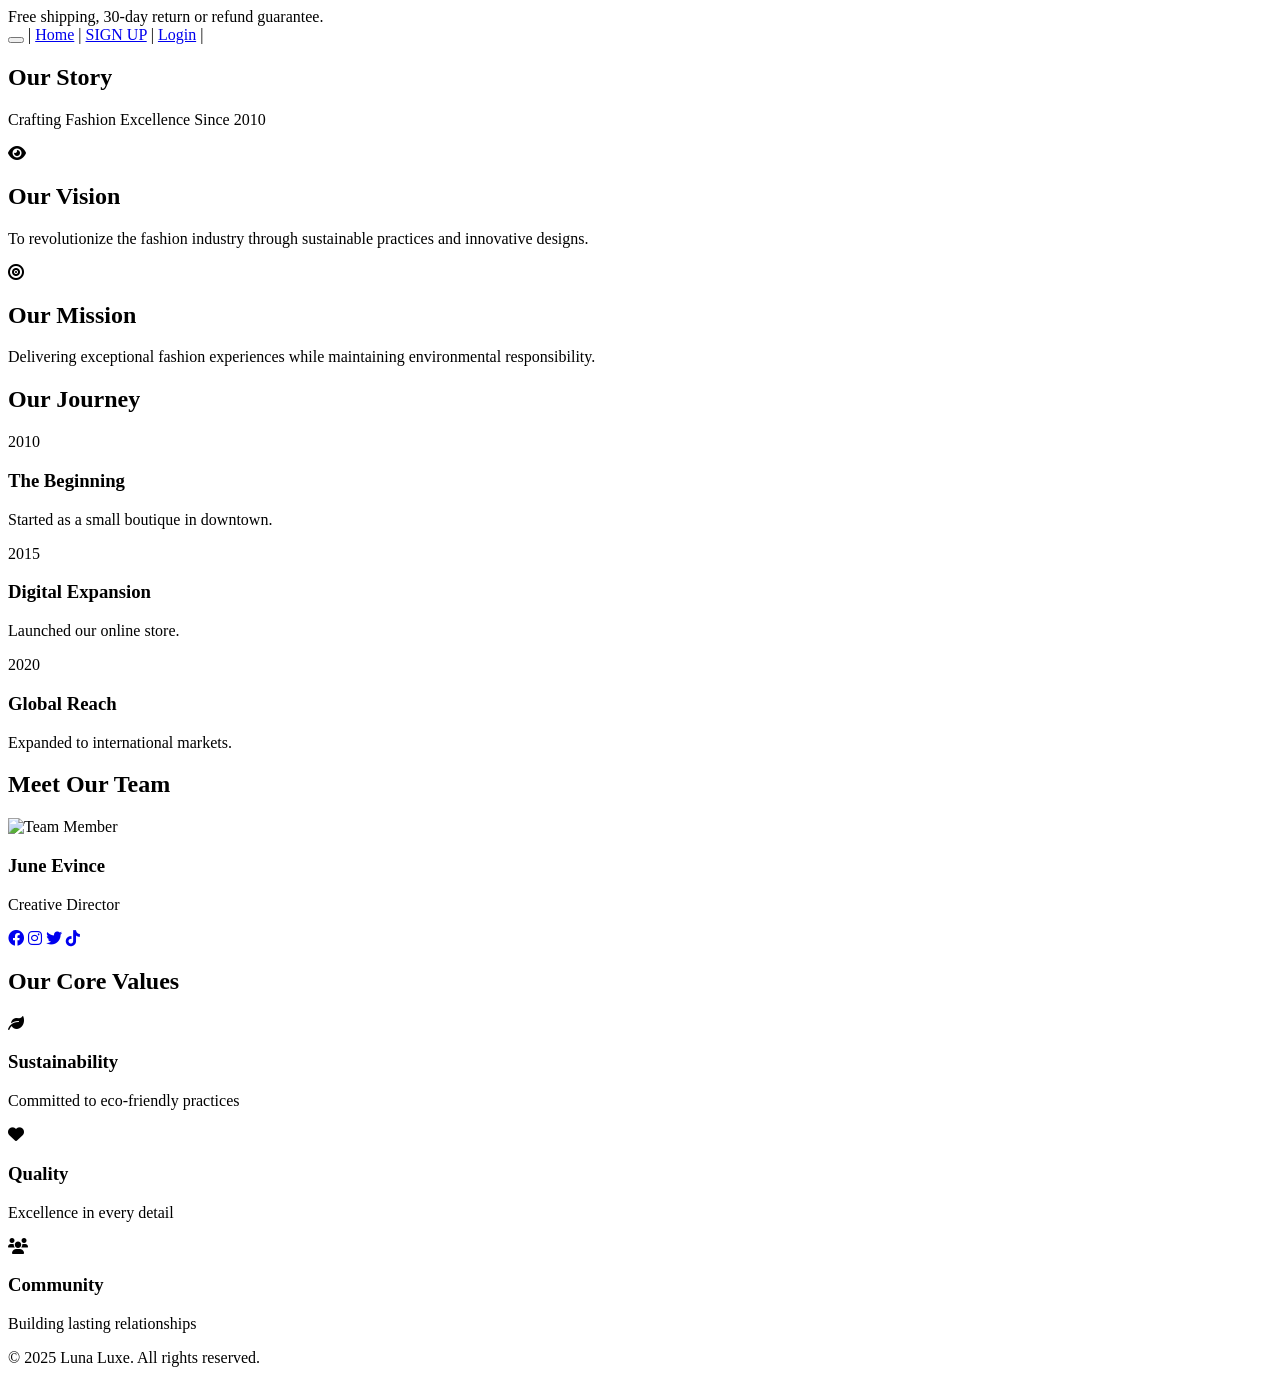
==== about.html @ 9a179a5d "Add files via upload" ====
<!DOCTYPE html>
<html lang="en">
<head>
    <meta charset="UTF-8">
    <meta name="viewport" content="width=device-width, initial-scale=1.0">
    <title>About Us - Modern Fashion Store</title>
    <link rel="stylesheet" href="css/style.css">
    <link rel="stylesheet" href="css/about.css">
    <link rel="stylesheet" href="https://cdnjs.cloudflare.com/ajax/libs/font-awesome/6.0.0/css/all.min.css">
</head>
<body>
    <div class="top-bar">
        <div>Free shipping, 30-day return or refund guarantee.</div>
        <div class="top-bar-links">
            <button class="color-scheme-toggle" aria-label="Toggle color scheme"></button> |
            <a href="index.html">Home</a> |
            <a href="signup.html">SIGN UP</a> |
    
            <a href="login.html">Login</a> |
        </div>
    </div>

    <!-- About Hero Section -->
    <section class="about-hero">
        <div class="about-hero-content">
            <h1>Our Story</h1>
            <p class="subtitle">Crafting Fashion Excellence Since 2010</p>
        </div>
    </section>

    <!-- Vision & Mission -->
    <section class="vision-mission">
        <div class="container">
            <div class="vision-box">
                <i class="fas fa-eye"></i>
                <h2>Our Vision</h2>
                <p>To revolutionize the fashion industry through sustainable practices and innovative designs.</p>
            </div>
            <div class="mission-box">
                <i class="fas fa-bullseye"></i>
                <h2>Our Mission</h2>
                <p>Delivering exceptional fashion experiences while maintaining environmental responsibility.</p>
            </div>
        </div>
    </section>

    <!-- Timeline -->
    <section class="timeline">
        <h2>Our Journey</h2>
        <div class="timeline-container">
            <div class="timeline-item">
                <div class="year">2010</div>
                <div class="content">
                    <h3>The Beginning</h3>
                    <p>Started as a small boutique in downtown.</p>
                </div>
            </div>
            <div class="timeline-item">
                <div class="year">2015</div>
                <div class="content">
                    <h3>Digital Expansion</h3>
                    <p>Launched our online store.</p>
                </div>
            </div>
            <div class="timeline-item">
                <div class="year">2020</div>
                <div class="content">
                    <h3>Global Reach</h3>
                    <p>Expanded to international markets.</p>
                </div>
            </div>
        </div>
    </section>

    <!-- Team Section -->
    <section class="team">
        <h2>Meet Our Team</h2>
        <div class="team-grid">
            <div class="team-member">
                <div class="member-image">
                    <img src="images/Director.jpg" alt="Team Member">
                    <img src="images/CEO.jpg" alt="">
                    <img src="images/Senior Manager.jpg" alt="">
                </div>
                <h3> June Evince</h3>
                <p>Creative Director</p>
                <div class="social-links">
                    <a href="https://www.facebook.com/share/1B5vFLJBBx/?mibextid=qi2Omg" target="_blank"><i class="fab fa-facebook"></i></a>
                    <a href="https://www.instagram.com/luna_luxe254?igsh=aG56MHBwZHMxY3I5" target="_blank"><i class="fab fa-instagram"></i></a>
                    <a href="https://twitter.com/lunaluxe" target="_blank"><i class="fab fa-twitter"></i></a>
                    <a href="https://www.tiktok.com/@luna_luxe254" target="_blank"><i class="fab fa-tiktok"></i></a>
                </div>
            </div>
            <!-- Add more team members similarly -->
        </div>
    </section>

    <!-- Values Section -->
    <section class="values">
        <h2>Our Core Values</h2>
        <div class="values-grid">
            <div class="value-card">
                <i class="fas fa-leaf"></i>
                <h3>Sustainability</h3>
                <p>Committed to eco-friendly practices</p>
            </div>
            <div class="value-card">
                <i class="fas fa-heart"></i>
                <h3>Quality</h3>
                <p>Excellence in every detail</p>
            </div>
            <div class="value-card">
                <i class="fas fa-users"></i>
                <h3>Community</h3>
                <p>Building lasting relationships</p>
            </div>
        </div>
    </section>

    <!-- Footer (reuse from main page) -->
    <footer class="footer">
        <!-- Copy footer content from index.html -->
        <div class="footer-bottom">
            <p>&copy; 2025 Luna Luxe. All rights reserved.</p>
        </div>
    </footer>

    <script src="js/about.js"></script>
</body>
</html>
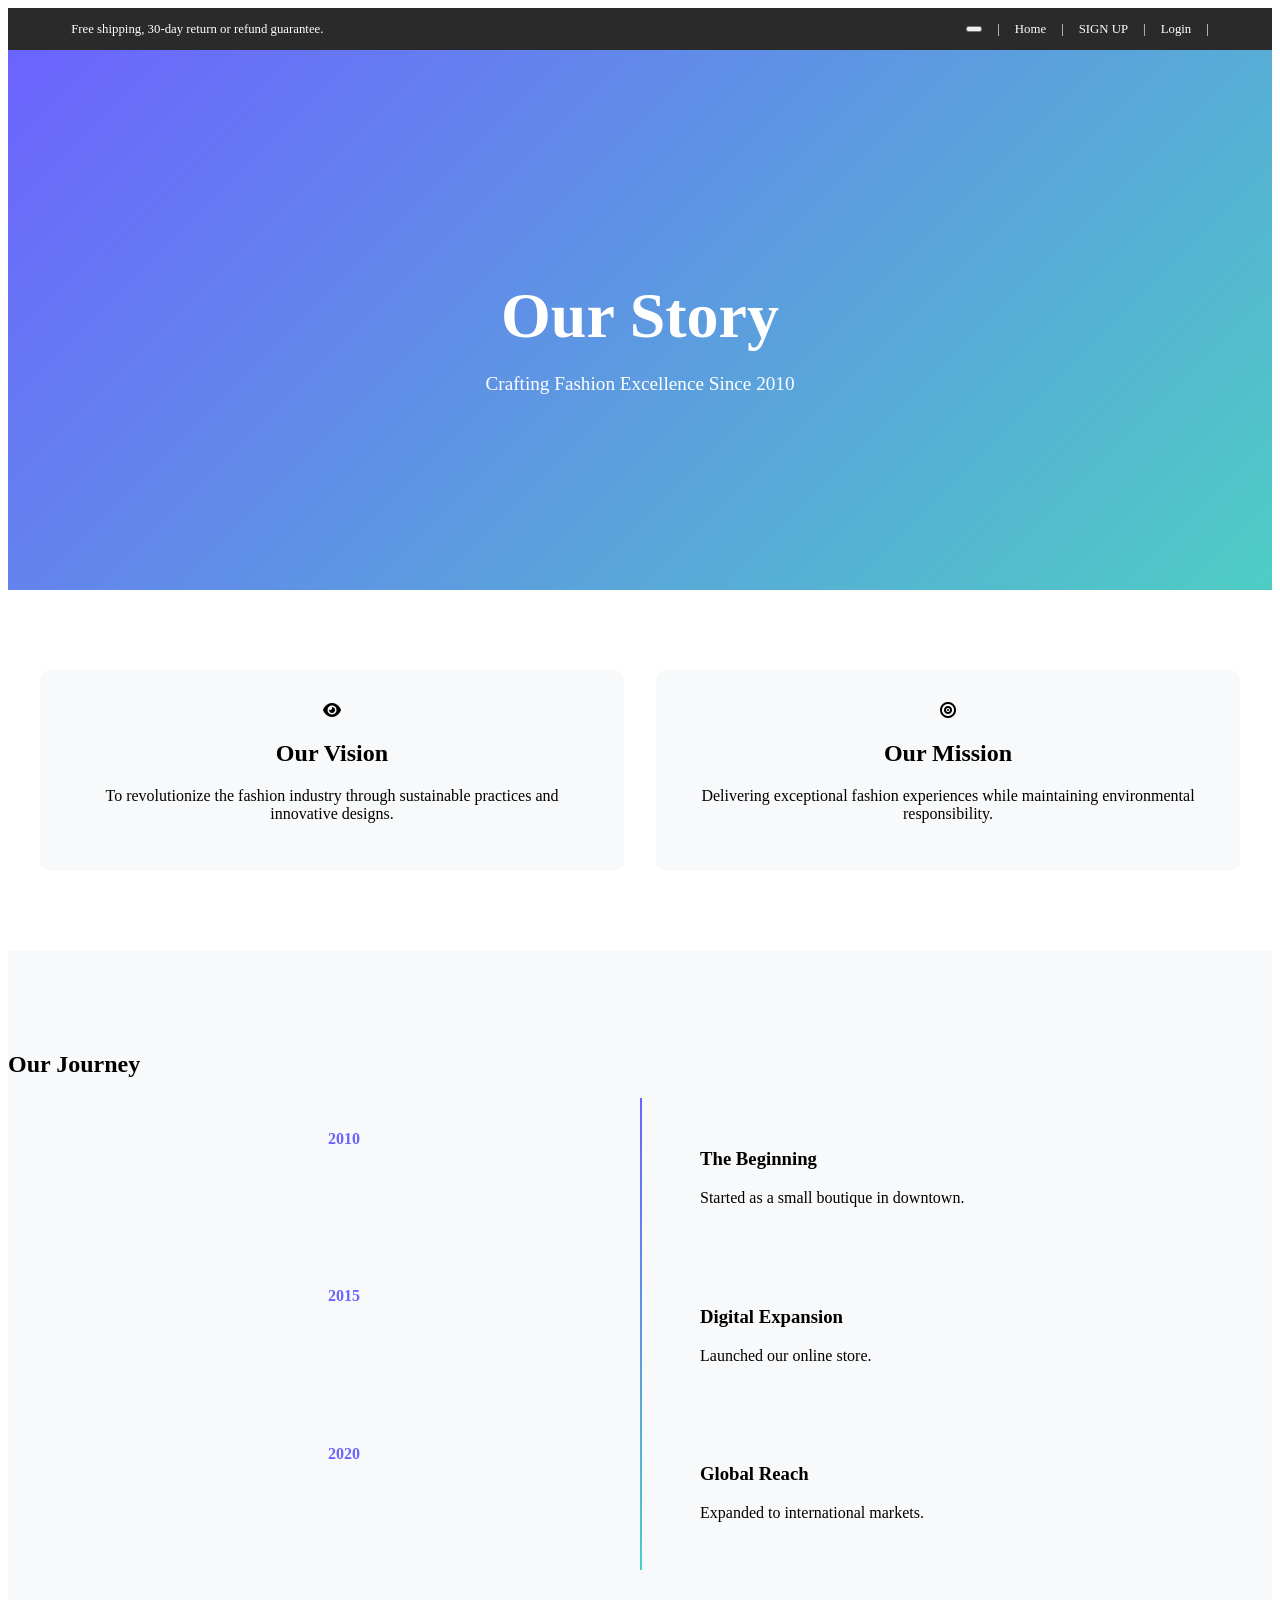
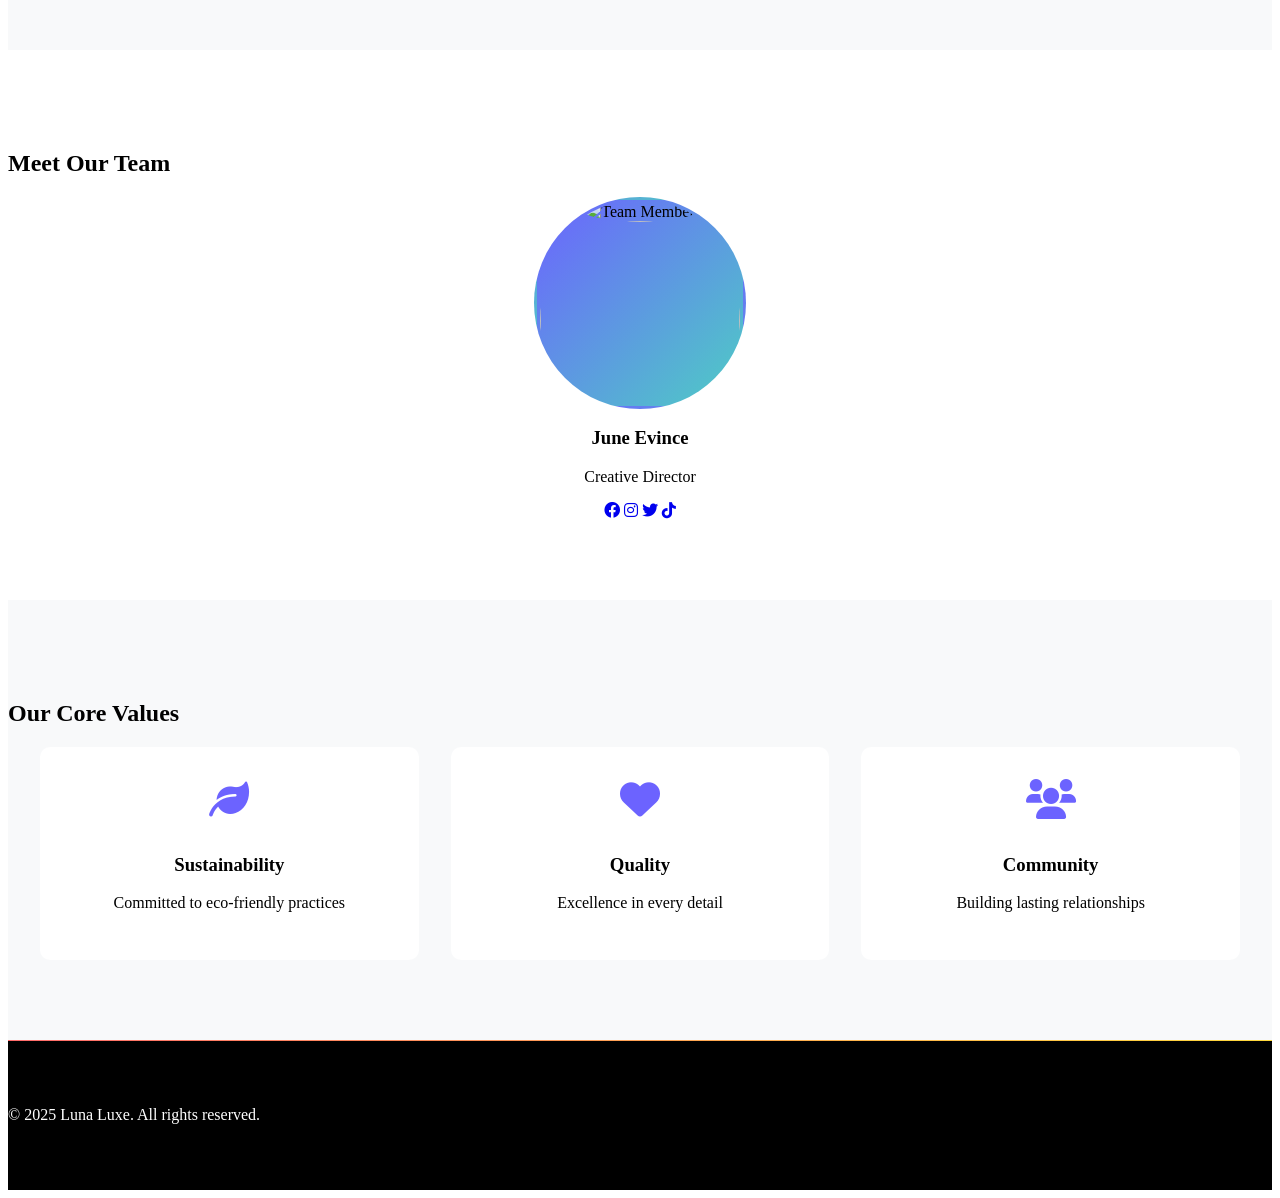
==== commit d901db75: "Update about.html" ====
--- a/about.html
+++ b/about.html
@@ -4,8 +4,8 @@
     <meta charset="UTF-8">
     <meta name="viewport" content="width=device-width, initial-scale=1.0">
     <title>About Us - Modern Fashion Store</title>
-    <link rel="stylesheet" href="css/style.css">
-    <link rel="stylesheet" href="css/about.css">
+    <link rel="stylesheet" href="style.css">
+    <link rel="stylesheet" href="about.css">
     <link rel="stylesheet" href="https://cdnjs.cloudflare.com/ajax/libs/font-awesome/6.0.0/css/all.min.css">
 </head>
 <body>
@@ -125,6 +125,7 @@
         </div>
     </footer>
 
-    <script src="js/about.js"></script>
+    <script src="about.js"></script>
 </body>
 </html>
+
--- a/style.css
+++ b/style.css
@@ -0,0 +1,1196 @@
+/* Top Bar Styles */
+.top-bar {
+    background: #2a2a2a;
+    color: #fff;
+    padding: 6px 5%;
+    display: flex;
+    justify-content: space-between;
+    align-items: center;
+    font-size: 0.8rem;
+    height: 30px;
+}
+
+.top-bar-links {
+    display: flex;
+    gap: 15px;
+    align-items: center;
+}
+
+.top-bar-links a {
+    color: #fff;
+    text-decoration: none;
+    font-size: 0.8rem;
+    transition: color 0.3s ease;
+}
+
+.top-bar-links a:hover {
+    color: #e5e5e5;
+}
+
+:root {
+    --primary-color: #6C63FF;
+    --secondary-color: #2C3E50;
+    --accent-color-1: #FF6B6B;
+    --accent-color-2: #4ECDC4;
+    --accent-color-3: #FFD93D;
+    --text-color: #2D3436;
+    --text-dark: #2D3436;
+    --bg-color: #FFFFFF;
+    --bg-light: #f8f9fa;
+    --glass-bg: rgba(255, 255, 255, 0.1);
+    --spacing: 1rem;
+    --primary-gradient: linear-gradient(135deg, #6C63FF, #4ECDC4);
+    --accent-gradient: linear-gradient(135deg, #FF6B6B, #FFD93D);
+    --glass-effect: rgba(255, 255, 255, 0.15);
+    --neon-shadow: 0 0 10px rgba(108, 99, 255, 0.5);
+    --card-shadow: 0 10px 20px rgba(0, 0, 0, 0.12);
+    --hover-transition: all 0.4s cubic-bezier(0.4, 0, 0.2, 1);
+    --bounce-transition: all 0.6s cubic-bezier(0.68, -0.6, 0.32, 1.6);
+}
+
+/* Main Header Styles */
+.main-header {
+    display: flex;
+    justify-content: space-between;
+    align-items: center;
+    padding: 0.5rem 2rem;
+    background: white;
+    box-shadow: 0 2px 4px rgba(0,0,0,0.05);
+    backdrop-filter: blur(10px);
+    -webkit-backdrop-filter: blur(10px);
+    background: rgba(255, 255, 255, 0.95);
+    transition: var(--hover-transition);
+    height: 60px;
+}
+
+.main-header:hover {
+    box-shadow: var(--neon-shadow);
+}
+
+.main-header .logo img {
+    height: 40px;
+    width: auto;
+}
+
+.main-nav {
+    display: flex;
+    align-items: center;
+    height: 100%;
+}
+
+.main-nav ul {
+    display: flex;
+    align-items: center;
+    gap: 1.5rem;
+    list-style: none;
+    margin: 0;
+    padding: 0;
+    height: 100%;
+}
+
+.main-nav ul li {
+    margin: 0;
+    padding: 0;
+}
+
+.main-nav a {
+    color: #333;
+    text-decoration: none;
+    font-weight: 500;
+    font-size: 0.9rem;
+    transition: color 0.3s ease;
+    display: flex;
+    align-items: center;
+    height: 100%;
+    padding: 0 0.5rem;
+}
+
+.main-nav a:hover,
+.main-nav a.active {
+    color: var(--primary-color);
+}
+
+.nav-links {
+    display: flex;
+    gap: 2rem;
+}
+
+.nav-links a {
+    color: #333;
+    text-decoration: none;
+    font-weight: 500;
+    position: relative;
+    padding: 0.5rem 0;
+    position: relative;
+    overflow: hidden;
+    background: linear-gradient(90deg, 
+        var(--primary-color),
+        var(--accent-color-2)
+    );
+    background-size: 200% 100%;
+    -webkit-background-clip: text;
+    background-clip: text;
+    -webkit-text-fill-color: transparent;
+    transition: var(--bounce-transition);
+}
+
+.nav-links a::before {
+    content: '';
+    position: absolute;
+    bottom: -2px;
+    left: 0;
+    width: 100%;
+    height: 2px;
+    background: var(--primary-gradient);
+    transform: scaleX(0);
+    transform-origin: right;
+    transition: transform 0.6s cubic-bezier(0.65, 0, 0.35, 1);
+}
+
+.nav-links a:hover::before {
+    transform: scaleX(1);
+    transform-origin: left;
+}
+
+.nav-links a::after {
+    content: '';
+    position: absolute;
+    bottom: -2px;
+    left: 0;
+    width: 0;
+    height: 2px;
+    background: var(--accent-gradient);
+    transition: width 0.3s ease;
+}
+
+.nav-links a:hover::after {
+    width: 100%;
+}
+
+.nav-links a.active {
+    color: #000;
+    font-weight: 600;
+}
+
+.nav-links a.active span {
+    position: absolute;
+    bottom: 0;
+    left: 0;
+    width: 100%;
+    height: 2px;
+    background: #000;
+}
+
+.nav-links a:hover {
+    color: var(--primary-color);
+    text-decoration: underline;
+}
+
+.header-icons {
+    display: flex;
+    gap: 1.5rem;
+}
+
+.header-icons a {
+    color: #333;
+    font-size: 1.2rem;
+    text-decoration: none;
+}
+
+.cart-icon {
+    position: relative;
+    display: inline-flex;
+    align-items: center;
+    padding: 4px;
+    text-decoration: none;
+    color: #2a2a2a;
+}
+
+.cart-icon i {
+    font-size: 20px;
+}
+
+.cart-count {
+    position: absolute;
+    top: -5px;
+    right: -5px;
+    background: #e44d26;
+    color: white;
+    border-radius: 50%;
+    padding: 1px 5px;
+    font-size: 0.7rem;
+    min-width: 14px;
+    text-align: center;
+    animation: pulse 2s infinite;
+}
+
+.header-actions {
+    display: flex;
+    align-items: center;
+    gap: 20px;
+}
+
+/* Wishlist Styles */
+.wishlist-icon {
+    position: relative;
+    display: inline-flex;
+    align-items: center;
+    padding: 4px;
+    text-decoration: none;
+    color: #2a2a2a;
+    cursor: pointer;
+}
+
+.wishlist-icon i {
+    font-size: 20px;
+    transition: transform 0.3s cubic-bezier(0.68, -0.6, 0.32, 1.6);
+}
+
+.wishlist-icon:hover i {
+    transform: scale(1.2);
+    color: var(--accent-color-1);
+}
+
+.wishlist-count {
+    position: absolute;
+    top: -5px;
+    right: -5px;
+    background: var(--accent-color-1);
+    color: white;
+    border-radius: 50%;
+    padding: 1px 5px;
+    font-size: 0.7rem;
+    min-width: 14px;
+    text-align: center;
+    animation: wishlistPop 0.4s cubic-bezier(0.68, -0.6, 0.32, 1.6);
+}
+
+@keyframes wishlistPop {
+    0% { transform: scale(0); }
+    50% { transform: scale(1.2); }
+    100% { transform: scale(1); }
+}
+
+.wishlist-dropdown {
+    position: absolute;
+    top: 100%;
+    right: 0;
+    width: 320px;
+    background: white;
+    box-shadow: var(--card-shadow);
+    border-radius: 8px;
+    padding: 1rem;
+    display: none;
+    z-index: 1000;
+    transform-origin: top right;
+    animation: dropdownSlide 0.3s ease forwards;
+    backdrop-filter: blur(10px);
+    -webkit-backdrop-filter: blur(10px);
+    background: rgba(255, 255, 255, 0.95);
+}
+
+.wishlist-dropdown.active {
+    display: block;
+}
+
+@keyframes dropdownSlide {
+    0% {
+        opacity: 0;
+        transform: translateY(-10px);
+    }
+    100% {
+        opacity: 1;
+        transform: translateY(0);
+    }
+}
+
+.wishlist-item {
+    display: flex;
+    align-items: center;
+    padding: 0.8rem;
+    border-bottom: 1px solid rgba(0,0,0,0.1);
+    transition: var(--hover-transition);
+    position: relative;
+    overflow: hidden;
+}
+
+.wishlist-item:hover {
+    background: var(--bg-light);
+    transform: translateX(5px);
+}
+
+.wishlist-item img {
+    width: 60px;
+    height: 60px;
+    object-fit: cover;
+    border-radius: 6px;
+    margin-right: 1rem;
+    transition: transform 0.3s ease;
+}
+
+.wishlist-item:hover img {
+    transform: scale(1.1);
+}
+
+.wishlist-item-info {
+    flex: 1;
+}
+
+.wishlist-item-title {
+    font-weight: 500;
+    margin-bottom: 0.3rem;
+    color: var(--text-dark);
+}
+
+.wishlist-item-price {
+    color: var(--primary-color);
+    font-weight: 600;
+}
+
+.remove-wishlist {
+    background: none;
+    border: none;
+    color: #999;
+    cursor: pointer;
+    padding: 0.5rem;
+    transition: var(--hover-transition);
+    opacity: 0;
+}
+
+.wishlist-item:hover .remove-wishlist {
+    opacity: 1;
+}
+
+.remove-wishlist:hover {
+    color: var(--accent-color-1);
+    transform: rotate(90deg);
+}
+
+.wishlist-footer {
+    padding: 1rem;
+    text-align: center;
+}
+
+.clear-wishlist {
+    background: var(--primary-gradient);
+    color: white;
+    border: none;
+    padding: 0.8rem 1.5rem;
+    border-radius: 25px;
+    cursor: pointer;
+    transition: var(--bounce-transition);
+    width: 100%;
+    font-weight: 500;
+}
+
+.clear-wishlist:hover {
+    transform: translateY(-2px);
+    box-shadow: var(--neon-shadow);
+}
+
+.wishlist-empty {
+    text-align: center;
+    padding: 2rem;
+    color: #999;
+}
+
+.wishlist-empty i {
+    font-size: 3rem;
+    margin-bottom: 1rem;
+    color: var(--accent-color-2);
+}
+
+/* Wishlist animation effects */
+@keyframes heartBeat {
+    0% { transform: scale(1); }
+    14% { transform: scale(1.3); }
+    28% { transform: scale(1); }
+    42% { transform: scale(1.3); }
+    70% { transform: scale(1); }
+}
+
+.wishlist-icon.active i {
+    animation: heartBeat 1.2s ease-in-out;
+    color: var(--accent-color-1);
+}
+
+/* Add to wishlist button on products */
+.add-to-wishlist {
+    position: absolute;
+    top: 10px;
+    right: 10px;
+    background: white;
+    border: none;
+    width: 35px;
+    height: 35px;
+    border-radius: 50%;
+    display: flex;
+    align-items: center;
+    justify-content: center;
+    cursor: pointer;
+    transition: var(--bounce-transition);
+    opacity: 0;
+    transform: translateY(-10px);
+    box-shadow: 0 3px 8px rgba(0,0,0,0.15);
+}
+
+.product-card:hover .add-to-wishlist {
+    opacity: 1;
+    transform: translateY(0);
+}
+
+.add-to-wishlist:hover {
+    background: var(--primary-color);
+    color: white;
+    transform: translateY(-2px);
+}
+
+.add-to-wishlist.active {
+    background: var(--accent-color-1);
+    color: white;
+}
+
+/* Product Actions Styles */
+.product-actions {
+    display: flex;
+    gap: 10px;
+    align-items: center;
+}
+
+.wishlist-btn {
+    background: none;
+    border: none;
+    color: #666;
+    cursor: pointer;
+    padding: 8px;
+    transition: var(--bounce-transition);
+    position: relative;
+}
+
+.wishlist-btn i {
+    font-size: 1.2rem;
+    transition: transform 0.3s ease;
+}
+
+.wishlist-btn:hover i {
+    transform: scale(1.2);
+    color: var(--accent-color-1);
+}
+
+.wishlist-btn.active i {
+    color: var(--accent-color-1);
+    animation: heartBeat 1.2s ease-in-out;
+}
+
+/* Hero Section Styles */
+.hero {
+    background: #f9f9f9;
+    padding: 4rem 0;
+    position: relative;
+    overflow: hidden;
+}
+
+.hero-container {
+    display: flex;
+    max-width: 1200px;
+    margin: 0 auto;
+    padding: 0 2rem;
+    gap: 3rem;
+    align-items: center;
+}
+
+.hero-text {
+    flex: 1;
+    padding: 2rem;
+}
+
+.hero-images {
+    flex: 1;
+    min-height: 400px;
+    border-radius: 8px;
+    position: relative;
+    overflow: hidden;
+    background: #f5f5f5;
+    display: flex;
+    align-items: center;
+    justify-content: flex-end;
+}
+
+/* Image Animation */
+@keyframes fadeInOut {
+    0%, 33% { opacity: 0; }
+    11%, 22% { opacity: 1; }
+}
+
+.hero-images img {
+    position: absolute;
+    height: 100%;
+    width: auto;
+    max-width: none;
+    object-fit: cover;
+    object-position: right center;
+    animation: fadeInOut 12s infinite, float 6s ease-in-out infinite;
+}
+
+@keyframes float {
+    0% { transform: translateY(0px); }
+    50% { transform: translateY(-10px); }
+    100% { transform: translateY(0px); }
+}
+
+.hero-images img:nth-child(2) {
+    animation-delay: 4s;
+}
+
+.hero-images img:nth-child(3) {
+    animation-delay: 8s;
+}
+
+.hero__items {
+    height: 600px;
+    padding-top: 0;
+    position: relative;
+    background-position: center;
+    background-size: cover;
+    background-repeat: no-repeat;
+    display: flex;
+    align-items: center;
+    position: relative;
+    overflow: hidden;
+}
+
+.hero__text {
+    padding: 40px;
+    background: rgba(0, 0, 0, 0.5);
+    border-radius: 8px;
+    max-width: 500px;
+    margin-left: 50px;
+    transform: translateY(30px);
+    opacity: 0;
+    animation: slideUp 0.8s forwards;
+}
+
+@keyframes slideUp {
+    to {
+        transform: translateY(0);
+        opacity: 1;
+    }
+}
+
+.hero__text h6 {
+    color: #fff;
+    margin-bottom: 15px;
+    font-size: 16px;
+}
+
+.hero__text h2 {
+    color: #fff;
+    font-size: 36px;
+    margin-bottom: 20px;
+    background: var(--primary-gradient);
+    -webkit-background-clip: text;
+    background-clip: text;
+    -webkit-text-fill-color: transparent;
+    position: relative;
+}
+
+.hero__text p {
+    color: #fff;
+    margin-bottom: 30px;
+}
+
+.owl-nav button {
+    position: absolute;
+    top: 50%;
+    transform: translateY(-50%);
+    width: 40px;
+    height: 40px;
+    background: rgba(255, 255, 255, 0.8) !important;
+    border-radius: 50% !important;
+    color: #000 !important;
+    font-size: 20px !important;
+}
+
+.owl-prev {
+    left: 20px;
+}
+
+.owl-next {
+    right: 20px;
+}
+
+.hero__text h6 {
+    color: #e53637;
+    font-size: 14px;
+    text-transform: uppercase;
+    font-weight: 700;
+    letter-spacing: 2px;
+    margin-bottom: 28px;
+}
+
+.hero__text h2 {
+    color: #ffffff;
+    font-size: 48px;
+    line-height: 58px;
+    font-weight: 700;
+    margin-bottom: 30px;
+}
+
+.hero__text p {
+    font-size: 16px;
+    line-height: 28px;
+    color: #ffffff;
+    margin-bottom: 35px;
+}
+
+.primary-btn {
+    display: inline-block;
+    font-size: 13px;
+    font-weight: 700;
+    text-transform: uppercase;
+    padding: 14px 30px;
+    color: #ffffff;
+    background: #000000;
+    letter-spacing: 4px;
+    text-decoration: none;
+    background: var(--primary-gradient);
+    border: none;
+    position: relative;
+    overflow: hidden;
+    z-index: 1;
+    transition: var(--bounce-transition);
+}
+
+.primary-btn::before {
+    content: '';
+    position: absolute;
+    top: 0;
+    left: -100%;
+    width: 100%;
+    height: 100%;
+    background: var(--accent-gradient);
+    transition: var(--bounce-transition);
+    z-index: -1;
+}
+
+.primary-btn:hover {
+    transform: translateY(-3px);
+    box-shadow: var(--neon-shadow);
+}
+
+.primary-btn:hover::before {
+    left: 0;
+}
+
+.hero__social {
+    margin-top: 45px;
+}
+
+.hero__social a {
+    font-size: 16px;
+    color: #ffffff;
+    margin-right: 32px;
+    text-decoration: none;
+}
+
+.social-links a.tiktok,
+.hero__social a[href*="tiktok"] {
+    color: #000000;
+    transition: color 0.3s ease;
+}
+
+.social-links a.tiktok:hover,
+.hero__social a[href*="tiktok"]:hover {
+    color: #00f2ea;
+}
+
+/* Notification Styles */
+.notification {
+    position: fixed;
+    bottom: 20px;
+    right: 20px;
+    padding: 15px 25px;
+    border-radius: 8px;
+    color: white;
+    font-weight: 500;
+    box-shadow: 0 4px 12px rgba(0,0,0,0.15);
+    transform: translateX(100%);
+    opacity: 0;
+    transition: all 0.3s ease;
+    z-index: 1000;
+}
+
+.notification.success {
+    background: #4CAF50;
+}
+
+.notification.error {
+    background: #F44336;
+}
+
+/* Ripple Effect */
+.ripple {
+    position: absolute;
+    border-radius: 50%;
+    background: rgba(255, 255, 255, 0.7);
+    transform: scale(0);
+    animation: ripple 0.6s linear;
+    pointer-events: none;
+}
+
+@keyframes ripple {
+    to {
+        transform: scale(4);
+        opacity: 0;
+    }
+}
+
+/* Footer Styles */
+.footer {
+    background-color: #000;
+    color: #fff;
+    padding: 50px 0;
+    position: relative;
+    overflow: hidden;
+}
+
+.footer::before {
+    content: '';
+    position: absolute;
+    top: 0;
+    left: 0;
+    width: 100%;
+    height: 1px;
+    background: var(--accent-gradient);
+}
+
+.footer-content {
+    display: flex;
+    justify-content: space-between;
+    margin-bottom: 50px;
+    max-width: 1200px;
+    margin: 0 auto;
+    padding: 0 20px;
+}
+
+.footer-section {
+    flex: 1;
+    margin-right: 30px;
+}
+
+.footer-section:last-child {
+    margin-right: 0;
+}
+
+.footer-section h3 {
+    font-size: 18px;
+    margin-bottom: 20px;
+    font-weight: 600;
+}
+
+.footer-section p {
+    font-size: 14px;
+    margin-bottom: 15px;
+    color: #ccc;
+}
+
+.footer-section ul {
+    list-style: none;
+}
+
+.footer-section ul li {
+    margin-bottom: 10px;
+}
+
+.footer-section ul li a {
+    color: #ccc;
+    font-size: 14px;
+    text-decoration: none;
+    transition: color 0.3s ease;
+}
+
+.footer-section ul li a:hover {
+    color: #fff;
+}
+
+.payment-methods {
+    display: flex;
+    gap: 10px;
+    margin-top: 20px;
+}
+
+.payment-methods img {
+    height: 30px;
+}
+
+.newsletter-form {
+    display: flex;
+    margin-top: 20px;
+}
+
+.newsletter-form input {
+    flex: 1;
+    padding: 10px;
+    border: none;
+    background-color: hsl(0, 4%, 55%);
+    color: #fff;
+    font-size: 14px;
+}
+
+.newsletter-form button {
+    padding: 10px 15px;
+    background-color: #fff;
+    color: hsl(0, 2%, 33%);
+    border: none;
+    cursor: pointer;
+    font-size: 14px;
+}
+
+.copyright {
+    text-align: center;
+    padding-top: 30px;
+    border-top: 1px solid #222;
+    font-size: 14px;
+    color: #ccc;
+    max-width: 1200px;
+    margin: 0 auto;
+}
+
+.copyright a {
+    color: #f44336;
+    text-decoration: none;
+}
+
+.cart-dropdown {
+    position: absolute;
+    top: 100%;
+    right: 0;
+    width: 300px;
+    background: white;
+    box-shadow: 0 2px 15px rgba(0,0,0,0.1);
+    border-radius: 4px;
+    display: none;
+    z-index: 1000;
+}
+
+.cart-dropdown.active {
+    display: block;
+}
+
+.coming-soon {
+    color: #666;
+    font-style: italic;
+    font-size: 0.9em;
+    opacity: 0.8;
+}
+
+/* Search Overlay */
+.search-overlay {
+    position: fixed;
+    top: 0;
+    left: 0;
+    width: 100%;
+    height: 100%;
+    background: rgba(0, 0, 0, 0.9);
+    display: none;
+    justify-content: center;
+    align-items: flex-start;
+    padding-top: 100px;
+    z-index: 1000;
+    backdrop-filter: blur(8px);
+    -webkit-backdrop-filter: blur(8px);
+    background: rgba(0, 0, 0, 0.8);
+}
+
+.search-overlay.active .search-container {
+    transform: translateY(0);
+    opacity: 1;
+}
+
+.search-container {
+    width: 90%;
+    max-width: 600px;
+    background: white;
+    padding: 30px;
+    border-radius: 8px;
+    position: relative;
+    transform: translateY(-20px);
+    opacity: 0;
+    transition: all 0.4s ease;
+}
+
+.search-header {
+    display: flex;
+    justify-content: space-between;
+    align-items: center;
+    margin-bottom: 20px;
+}
+
+.search-header h2 {
+    margin: 0;
+    color: #333;
+    font-size: 24px;
+}
+
+.close-search {
+    background: none;
+    border: none;
+    font-size: 28px;
+    color: #666;
+    cursor: pointer;
+    padding: 0;
+    width: 30px;
+    height: 30px;
+    display: flex;
+    align-items: center;
+    justify-content: center;
+}
+
+.close-search:hover {
+    color: #333;
+}
+
+.search-form {
+    position: relative;
+    margin-bottom: 20px;
+}
+
+.search-input {
+    width: 100%;
+    padding: 15px 50px 15px 20px;
+    border: 2px solid #ddd;
+    border-radius: 25px;
+    font-size: 16px;
+    transition: border-color 0.3s;
+}
+
+.search-input:focus {
+    outline: none;
+    border-color: #333;
+}
+
+.search-submit {
+    position: absolute;
+    right: 15px;
+    top: 50%;
+    transform: translateY(-50%);
+    background: none;
+    border: none;
+    color: #666;
+    cursor: pointer;
+    padding: 5px;
+}
+
+.search-submit:hover {
+    color: plum;
+}
+
+.search-results {
+    max-height: 400px;
+    overflow-y: auto;
+}
+
+.search-result {
+    display: flex;
+    align-items: center;
+    padding: 10px;
+    border-bottom: 1px solid #eee;
+    cursor: pointer;
+    transition: background-color 0.3s;
+}
+
+.search-result:hover {
+    background-color: #f5f5f5;
+}
+
+.search-result img {
+    width: 50px;
+    height: 50px;
+    object-fit: cover;
+    border-radius: 4px;
+    margin-right: 15px;
+}
+
+.result-info h4 {
+    margin: 0 0 5px;
+    font-size: 16px;
+    color: #333;
+}
+
+.result-info p {
+    margin: 0;
+    color: #666;
+    font-size: 14px;
+}
+
+.no-results {
+    text-align: center;
+    padding: 20px;
+    color: #666;
+    font-style: italic;
+}
+
+.search-result .product-type {
+    display: inline-block;
+    padding: 2px 8px;
+    background: #f0f0f0;
+    border-radius: 12px;
+    font-size: 12px;
+    color: #666;
+    text-transform: capitalize;
+    margin-top: 5px;
+}
+
+.search-result:hover .product-type {
+    background: #e0e0e0;
+}
+
+/* Customer Care Navigation */
+.customer-care-nav {
+    display: flex;
+    flex-wrap: wrap;
+    gap: 15px;
+    margin: 30px 0;
+    justify-content: center;
+}
+
+.customer-care-nav a {
+    display: flex;
+    align-items: center;
+    padding: 12px 20px;
+    background: var(--bg-light);
+    border-radius: 8px;
+    text-decoration: none;
+    color: var(--text-dark);
+    transition: var(--hover-transition);
+    position: relative;
+    overflow: hidden;
+}
+
+.customer-care-nav a::before {
+    content: '';
+    position: absolute;
+    top: 0;
+    left: -100%;
+    width: 100%;
+    height: 100%;
+    background: linear-gradient(90deg, transparent, rgba(108, 99, 255, 0.1), transparent);
+    transition: var(--bounce-transition);
+}
+
+.customer-care-nav a:hover {
+    background: var(--primary-color);
+    color: white;
+    transform: translateY(-2px);
+    box-shadow: 0 4px 12px rgba(108, 99, 255, 0.2);
+}
+
+.customer-care-nav a:hover::before {
+    left: 100%;
+}
+
+.customer-care-nav i {
+    margin-right: 10px;
+    font-size: 1.2rem;
+    transition: transform 0.3s ease;
+}
+
+.customer-care-nav a:hover i {
+    transform: scale(1.2);
+}
+
+/* Modern Card Hover Effects */
+.product-card {
+    transform: translateY(0);
+    transition: var(--hover-transition);
+    background: rgba(255, 255, 255, 0.7);
+    backdrop-filter: blur(8px);
+    -webkit-backdrop-filter: blur(8px);
+    border: 1px solid var(--glass-effect);
+    transition: var(--bounce-transition);
+}
+
+.product-card:hover {
+    transform: translateY(-8px) scale(1.02);
+    box-shadow: var(--neon-shadow), var(--card-shadow);
+}
+
+.product-image {
+    position: relative;
+    overflow: hidden;
+}
+
+.product-image img {
+    transition: transform 0.5s ease;
+}
+
+.product-card:hover .product-image img {
+    transform: scale(1.1);
+}
+
+.product-image::before {
+    content: '';
+    position: absolute;
+    top: 0;
+    width: 100%;
+    height: 100%;
+    background: linear-gradient(
+        90deg,
+        transparent,
+        var(--glass-effect),
+        transparent
+    );
+    background-size: 200% 100%;
+    animation: shine 1.5s infinite linear;
+    pointer-events: none;
+}
+
+@keyframes shine {
+    0% { background-position: -200% center; }
+    100% { background-position: 200% center; }
+}
+
+/* Smooth Loading States */
+.loading {
+    position: relative;
+    overflow: hidden;
+}
+
+.loading::after {
+    content: '';
+    position: absolute;
+    top: 0;
+    left: 0;
+    width: 100%;
+    height: 100%;
+    background: linear-gradient(90deg, 
+        transparent, 
+        rgba(255, 255, 255, 0.2), 
+        transparent
+    );
+    animation: loading-shimmer 1.5s infinite;
+}
+
+@keyframes loading-shimmer {
+    0% { transform: translateX(-100%); }
+    100% { transform: translateX(100%); }
+}
+
+/* Product Grid Animations */
+.products-grid {
+    opacity: 0;
+    transform: translateY(20px);
+    animation: fadeInUp 0.8s forwards;
+}
+
+@keyframes fadeInUp {
+    to {
+        opacity: 1;
+        transform: translateY(0);
+    }
+}
+
+.btn-primary:hover {
+    background-color: plum;
+    transform: translateY(-2px);
+}
--- a/about.css
+++ b/about.css
@@ -0,0 +1,222 @@
+/* About Hero Section */
+.about-hero {
+    height: 60vh;
+    background: var(--primary-gradient);
+    position: relative;
+    overflow: hidden;
+    display: flex;
+    align-items: center;
+    justify-content: center;
+    text-align: center;
+    color: white;
+}
+
+.about-hero::before {
+    content: '';
+    position: absolute;
+    top: 0;
+    left: 0;
+    width: 100%;
+    height: 100%;
+    background: url('../images/pattern.svg');
+    opacity: 0.1;
+    animation: patternMove 20s linear infinite;
+}
+
+.about-hero-content {
+    position: relative;
+    z-index: 1;
+}
+
+.about-hero h1 {
+    font-size: 4rem;
+    margin-bottom: 1rem;
+    animation: fadeInUp 0.8s ease-out;
+}
+
+.about-hero .subtitle {
+    font-size: 1.2rem;
+    opacity: 0;
+    animation: fadeInUp 0.8s ease-out 0.2s forwards;
+}
+
+/* Vision & Mission */
+.vision-mission {
+    padding: 5rem 0;
+}
+
+.vision-mission .container {
+    display: grid;
+    grid-template-columns: repeat(2, 1fr);
+    gap: 2rem;
+    max-width: 1200px;
+    margin: 0 auto;
+    padding: 0 1rem;
+}
+
+.vision-box, .mission-box {
+    padding: 2rem;
+    border-radius: 10px;
+    background: var(--bg-light);
+    text-align: center;
+    transition: var(--bounce-transition);
+}
+
+.vision-box:hover, .mission-box:hover {
+    transform: translateY(-10px);
+    box-shadow: var(--card-shadow);
+}
+
+/* Timeline */
+.timeline {
+    padding: 5rem 0;
+    background: var(--bg-light);
+}
+
+.timeline-container {
+    max-width: 800px;
+    margin: 0 auto;
+    position: relative;
+}
+
+.timeline-container::before {
+    content: '';
+    position: absolute;
+    left: 50%;
+    width: 2px;
+    height: 100%;
+    background: var(--primary-gradient);
+}
+
+.timeline-item {
+    display: flex;
+    justify-content: space-between;
+    padding: 2rem 0;
+}
+
+.timeline-item .year {
+    width: 120px;
+    text-align: right;
+    padding-right: 2rem;
+    font-weight: bold;
+    color: var(--primary-color);
+}
+
+.timeline-item .content {
+    width: calc(50% - 60px);
+    padding-left: 2rem;
+}
+
+/* Team Section */
+.team {
+    padding: 5rem 0;
+}
+
+.team-grid {
+    display: grid;
+    grid-template-columns: repeat(auto-fit, minmax(250px, 1fr));
+    gap: 2rem;
+    max-width: 1200px;
+    margin: 0 auto;
+    padding: 0 1rem;
+}
+
+.team-member {
+    text-align: center;
+    transition: var(--bounce-transition);
+}
+
+.team-member:hover {
+    transform: translateY(-10px);
+}
+
+.member-image {
+    width: 200px;
+    height: 200px;
+    border-radius: 50%;
+    overflow: hidden;
+    margin: 0 auto 1rem;
+    border: 3px solid transparent;
+    background: var(--primary-gradient);
+    padding: 3px;
+}
+
+.member-image img {
+    width: 100%;
+    height: 100%;
+    object-fit: cover;
+    border-radius: 50%;
+}
+
+/* Values Section */
+.values {
+    padding: 5rem 0;
+    background: var(--bg-light);
+}
+
+.values-grid {
+    display: grid;
+    grid-template-columns: repeat(auto-fit, minmax(250px, 1fr));
+    gap: 2rem;
+    max-width: 1200px;
+    margin: 0 auto;
+    padding: 0 1rem;
+}
+
+.value-card {
+    text-align: center;
+    padding: 2rem;
+    background: white;
+    border-radius: 10px;
+    transition: var(--bounce-transition);
+}
+
+.value-card:hover {
+    transform: translateY(-10px);
+    box-shadow: var(--card-shadow);
+}
+
+.value-card i {
+    font-size: 2.5rem;
+    color: var(--primary-color);
+    margin-bottom: 1rem;
+}
+
+/* Animations */
+@keyframes patternMove {
+    0% { background-position: 0 0; }
+    100% { background-position: 100% 100%; }
+}
+
+@keyframes fadeInUp {
+    from {
+        opacity: 0;
+        transform: translateY(20px);
+    }
+    to {
+        opacity: 1;
+        transform: translateY(0);
+    }
+}
+
+/* Responsive Design */
+@media (max-width: 768px) {
+    .vision-mission .container {
+        grid-template-columns: 1fr;
+    }
+
+    .timeline-container::before {
+        left: 0;
+    }
+
+    .timeline-item {
+        flex-direction: column;
+    }
+
+    .timeline-item .year,
+    .timeline-item .content {
+        width: 100%;
+        padding: 1rem;
+        text-align: left;
+    }
+}
